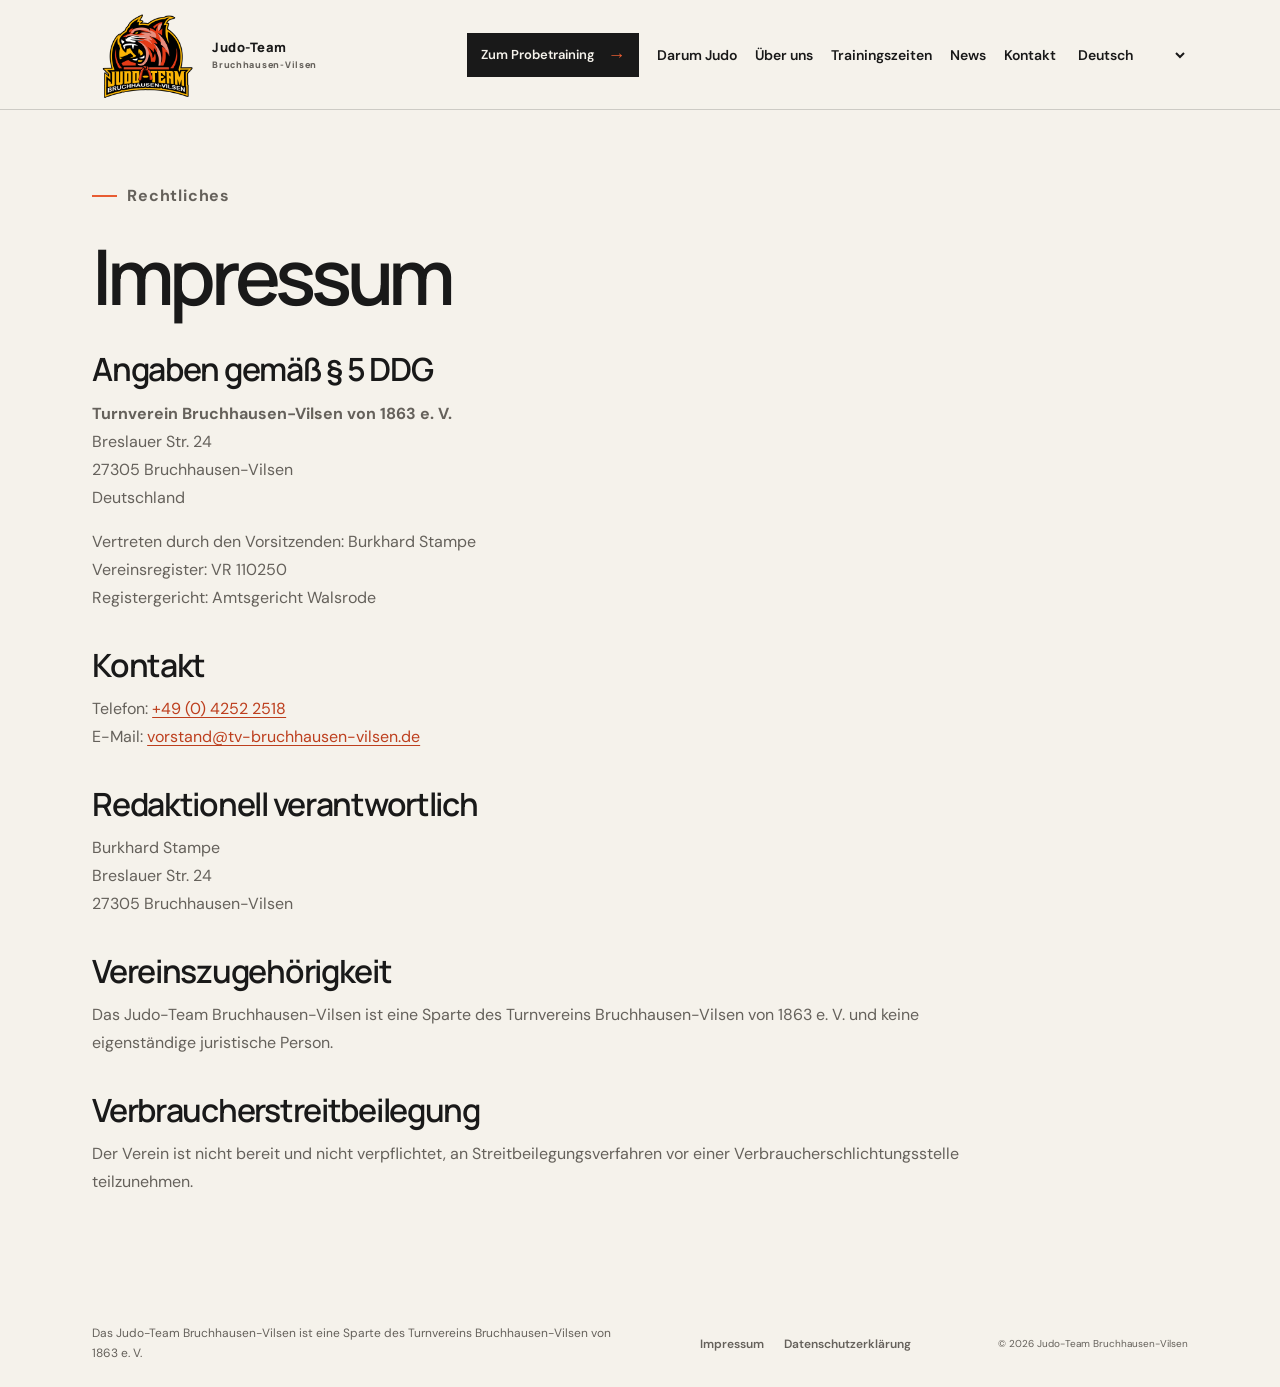
==== impressum.html @ d685e3bb "Update club website and legal pages Co-authored-by: Copilot <223556219+Copilot@users.noreply.github." ====
<!doctype html>
<html lang="de">
  <head>
    <meta charset="utf-8">
    <meta name="viewport" content="width=device-width, initial-scale=1">
    <meta name="theme-color" content="#e85c32">
    <meta name="description" content="Impressum des Judo-Teams Bruchhausen-Vilsen." data-i18n-content="impressumPageDescription">
    <title data-i18n="impressumPageTitle">Impressum | Judo-Team Bruchhausen-Vilsen</title>
    <link rel="stylesheet" href="styles.css">
    <script src="legal-translations.js" defer></script>
    <script src="script.js" defer></script>
  </head>
  <body>
    <header class="site-header">
      <a class="brand" href="index.html#start" aria-label="Judo-Team Bruchhausen-Vilsen – Startseite" data-i18n-aria-label="brandHome">
        <img class="brand-logo" src="assets/club-logo.png" alt="" width="109" height="109">
        <span class="brand-name">Judo-Team <span>Bruchhausen-Vilsen</span></span>
      </a>

      <button
        class="menu-toggle"
        type="button"
        aria-expanded="false"
        aria-controls="primary-navigation"
      >
        <span class="sr-only" data-i18n="menuOpen">Menü öffnen</span>
        <span></span>
        <span></span>
      </button>

      <nav class="navigation" id="primary-navigation" aria-label="Hauptnavigation" data-i18n-aria-label="navLabel">
        <a class="navigation-cta" href="index.html#mitmachen"><span data-i18n="heroJoin">Zum Probetraining</span> <span aria-hidden="true">→</span></a>
        <a href="index.html#judo" data-i18n="navJudo">Darum Judo</a>
        <a href="index.html#verein" data-i18n="navClub">Über uns</a>
        <a href="index.html#training" data-i18n="navTraining">Trainingszeiten</a>
        <a href="index.html#news" data-i18n="navNews">News</a>
        <a href="index.html#kontakt" data-i18n="navContact">Kontakt</a>
        <label class="language-picker">
          <span class="sr-only" data-i18n="languageSelector">Sprache auswählen</span>
          <select id="language-selector" aria-label="Sprache auswählen" data-i18n-aria-label="languageSelector">
            <option value="de">Deutsch</option>
            <option value="en">English</option>
            <option value="ru">Русский</option>
            <option value="uk">Українська</option>
          </select>
        </label>
      </nav>
    </header>

    <main class="legal-content">
      <p class="eyebrow"><span></span><span data-i18n="legalEyebrow">Rechtliches</span></p>
      <h1 data-i18n="impressumTitle">Impressum</h1>

      <h2 data-i18n="impressumProviderHeading">Angaben gemäß § 5 DDG</h2>
      <address>
        <strong>Turnverein Bruchhausen-Vilsen von 1863 e. V.</strong><br>
        Breslauer Str. 24<br>
        27305 Bruchhausen-Vilsen<br>
        <span data-i18n="legalCountry">Deutschland</span>
      </address>
      <p>
        <span data-i18n="impressumRepresented">Vertreten durch den Vorsitzenden:</span> Burkhard Stampe<br>
        <span data-i18n="impressumRegister">Vereinsregister:</span> VR 110250<br>
        <span data-i18n="impressumCourt">Registergericht:</span> Amtsgericht Walsrode
      </p>

      <h2 data-i18n="impressumContactHeading">Kontakt</h2>
      <p>
        <span data-i18n="impressumPhoneLabel">Telefon:</span> <a href="tel:+4942522518">+49 (0) 4252 2518</a><br>
        <span data-i18n="impressumEmailLabel">E-Mail:</span> <a href="mailto:vorstand@tv-bruchhausen-vilsen.de">vorstand@tv-bruchhausen-vilsen.de</a>
      </p>

      <h2 data-i18n="impressumEditorialHeading">Redaktionell verantwortlich</h2>
      <address>
        Burkhard Stampe<br>
        Breslauer Str. 24<br>
        27305 Bruchhausen-Vilsen
      </address>

      <h2 data-i18n="impressumAssociationHeading">Vereinszugehörigkeit</h2>
      <p data-i18n="impressumAssociationText">
        Das Judo-Team Bruchhausen-Vilsen ist eine Sparte des Turnvereins
        Bruchhausen-Vilsen von 1863 e. V. und keine eigenständige juristische Person.
      </p>

      <h2 data-i18n="impressumDisputeHeading">Verbraucherstreitbeilegung</h2>
      <p data-i18n="impressumDisputeText">
        Der Verein ist nicht bereit und nicht verpflichtet, an
        Streitbeilegungsverfahren vor einer Verbraucherschlichtungsstelle teilzunehmen.
      </p>
    </main>

    <footer class="site-footer">
      <p class="footer-affiliation" data-i18n="legalFooterAffiliation">Das Judo-Team Bruchhausen-Vilsen ist eine Sparte des Turnvereins Bruchhausen-Vilsen von 1863 e. V.</p>
      <nav class="footer-legal" aria-label="Rechtliche Informationen" data-i18n-aria-label="legalNavLabel">
        <a href="impressum.html" data-i18n="legalFooterImpressum">Impressum</a>
        <a href="privacy-policy.html" data-i18n="legalFooterPrivacy">Privacy Policy</a>
      </nav>
      <small>© 2026 Judo-Team Bruchhausen-Vilsen</small>
    </footer>
  </body>
</html>
---- styles.css ----
@font-face {
  font-family: "DM Sans";
  font-style: normal;
  font-weight: 400 700;
  font-display: swap;
  src: url("assets/fonts/dm-sans-latin-ext.woff2") format("woff2");
  unicode-range: U+0100-02BA, U+02BD-02C5, U+02C7-02CC, U+02CE-02D7, U+02DD-02FF, U+0304, U+0308, U+0329, U+1D00-1DBF, U+1E00-1E9F, U+1EF2-1EFF, U+2020, U+20A0-20AB, U+20AD-20C4, U+2113, U+2C60-2C7F, U+A720-A7FF;
}

@font-face {
  font-family: "DM Sans";
  font-style: normal;
  font-weight: 400 700;
  font-display: swap;
  src: url("assets/fonts/dm-sans-latin.woff2") format("woff2");
  unicode-range: U+0000-00FF, U+0131, U+0152-0153, U+02BB-02BC, U+02C6, U+02DA, U+02DC, U+0304, U+0308, U+0329, U+2000-206F, U+20AC, U+2122, U+2191, U+2193, U+2212, U+2215, U+FEFF, U+FFFD;
}

@font-face {
  font-family: "Manrope";
  font-style: normal;
  font-weight: 400 800;
  font-display: swap;
  src: url("assets/fonts/manrope-cyrillic-ext.woff2") format("woff2");
  unicode-range: U+0460-052F, U+1C80-1C8A, U+20B4, U+2DE0-2DFF, U+A640-A69F, U+FE2E-FE2F;
}

@font-face {
  font-family: "Manrope";
  font-style: normal;
  font-weight: 400 800;
  font-display: swap;
  src: url("assets/fonts/manrope-cyrillic.woff2") format("woff2");
  unicode-range: U+0301, U+0400-045F, U+0490-0491, U+04B0-04B1, U+2116;
}

@font-face {
  font-family: "Manrope";
  font-style: normal;
  font-weight: 400 800;
  font-display: swap;
  src: url("assets/fonts/manrope-latin-ext.woff2") format("woff2");
  unicode-range: U+0100-02BA, U+02BD-02C5, U+02C7-02CC, U+02CE-02D7, U+02DD-02FF, U+0304, U+0308, U+0329, U+1D00-1DBF, U+1E00-1E9F, U+1EF2-1EFF, U+2020, U+20A0-20AB, U+20AD-20C4, U+2113, U+2C60-2C7F, U+A720-A7FF;
}

@font-face {
  font-family: "Manrope";
  font-style: normal;
  font-weight: 400 800;
  font-display: swap;
  src: url("assets/fonts/manrope-latin.woff2") format("woff2");
  unicode-range: U+0000-00FF, U+0131, U+0152-0153, U+02BB-02BC, U+02C6, U+02DA, U+02DC, U+0304, U+0308, U+0329, U+2000-206F, U+20AC, U+2122, U+2191, U+2193, U+2212, U+2215, U+FEFF, U+FFFD;
}

:root {
  color-scheme: light;
  --paper: #f5f2eb;
  --ink: #191919;
  --muted: #65615b;
  --orange: #e85c32;
  --orange-dark: #bd3f1e;
  --surface: #e9e3d8;
  --line: rgba(25, 25, 25, 0.18);
  font-family: "DM Sans", sans-serif;
  font-synthesis: none;
  text-rendering: optimizeLegibility;
}

* {
  box-sizing: border-box;
}

html {
  scroll-behavior: smooth;
  scroll-padding-top: 128px;
}

body {
  margin: 0;
  background: var(--paper);
  color: var(--ink);
}

a {
  color: inherit;
  text-decoration: none;
}

button {
  font: inherit;
}

.sr-only {
  position: absolute;
  width: 1px;
  height: 1px;
  padding: 0;
  margin: -1px;
  overflow: hidden;
  clip: rect(0, 0, 0, 0);
  white-space: nowrap;
  border: 0;
}

.site-header {
  position: sticky;
  top: 0;
  z-index: 5;
  display: flex;
  align-items: center;
  justify-content: space-between;
  min-height: 88px;
  padding: 0 7.2%;
  border-bottom: 1px solid var(--line);
  background: var(--paper);
}

.brand {
  display: inline-flex;
  align-items: center;
  gap: 11px;
}

.brand-logo {
  display: block;
  width: 109px;
  height: 109px;
  object-fit: contain;
}

.brand-name {
  font-family: "Manrope", sans-serif;
  font-size: 13px;
  font-weight: 800;
  letter-spacing: 0.04em;
}

.brand-name span {
  display: block;
  margin-top: 2px;
  color: var(--muted);
  font-size: 9px;
  letter-spacing: 0.08em;
}

.navigation {
  display: flex;
  align-items: center;
  gap: clamp(8px, 1.4vw, 24px);
  font-size: 14px;
  font-weight: 600;
}

.language-picker {
  display: inline-flex;
}

.language-picker select {
  min-height: 42px;
  padding: 0 18px 0 0;
  border: 0;
  border-radius: 0;
  background: transparent;
  color: var(--ink);
  font: inherit;
  cursor: pointer;
}

.navigation > a:hover,
.text-link:hover {
  color: var(--orange-dark);
}

.navigation > a.navigation-cta {
  display: inline-flex;
  align-items: center;
  justify-content: space-between;
  gap: 12px;
  padding: 10px 14px;
  border-bottom: 0;
  background: var(--ink);
  color: var(--paper);
  font-size: 13px;
  white-space: nowrap;
}

.navigation > a.navigation-cta:hover {
  background: var(--orange-dark);
  color: var(--paper);
}

.navigation-cta > span:last-child {
  color: var(--orange);
  font-size: 18px;
}



.menu-toggle {
  display: none;
}

.hero {
  position: relative;
  display: grid;
  grid-template-columns: 0.94fr 1.06fr;
  min-height: 650px;
  padding: 20px 7.2% 78px;
  overflow: hidden;
}

.hero-copy {
  z-index: 1;
  align-self: start;
  padding: 20px 0 40px;
}

.eyebrow {
  display: flex;
  align-items: center;
  gap: 10px;
  margin: 0 0 25px;
  color: var(--muted);
  font-size: 12px;
  font-weight: 700;
  letter-spacing: 0.05em;
}

.eyebrow > span:first-child {
  width: 25px;
  height: 2px;
  background: var(--orange);
}

h1,
h2,
h3,
p {
  margin-top: 0;
}

h1,
h2,
h3 {
  font-family: "Manrope", sans-serif;
}

h1 {
  max-width: 650px;
  margin-bottom: 25px;
  font-size: clamp(47px, 6vw, 78px);
  font-weight: 600;
  letter-spacing: -0.07em;
  line-height: 1.06;
}

h1 .hero-accent {
  color: var(--orange);
}

.hero-description {
  max-width: 430px;
  margin-bottom: 30px;
  color: var(--muted);
  font-size: 16px;
  line-height: 1.75;
}

.button {
  display: inline-flex;
  min-height: 54px;
  align-items: center;
  justify-content: center;
  gap: 27px;
  padding: 0 20px;
  font-size: 13px;
  font-weight: 700;
  transition: background 160ms ease, transform 160ms ease;
}

.button:hover {
  transform: translateY(-2px);
}

.button-dark {
  background: var(--ink);
  color: var(--paper);
}

.button-dark:hover {
  background: var(--orange-dark);
}

.button span {
  color: var(--orange);
  font-size: 18px;
}

.text-link {
  display: inline-flex;
  align-items: center;
  gap: 12px;
  font-size: 13px;
  font-weight: 700;
}

.text-link span {
  color: var(--orange);
  font-size: 19px;
}

.hero-art {
  position: relative;
  min-height: 500px;
  align-self: start;
  margin: 20px -7vw 0 -20px;
}

.hero-photo {
  position: absolute;
  inset: 0;
  z-index: 0;
  width: 100%;
  height: 100%;
  object-fit: cover;
  object-position: 46% center;
}

.hero-art::after {
  position: absolute;
  inset: 45% 0 0;
  z-index: 1;
  background: linear-gradient(0deg, rgba(25, 25, 25, 0.45), transparent);
  content: "";
  pointer-events: none;
}

.art-caption {
  position: absolute;
  bottom: 0;
  right: 5%;
  z-index: 2;
  padding: 12px 14px;
  background: rgba(25, 25, 25, 0.88);
  color: var(--paper);
  font-size: 10px;
  font-weight: 700;
  letter-spacing: 0.04em;
}

.hero-side-note {
  position: absolute;
  top: 50%;
  right: 2.2%;
  color: var(--muted);
  font-size: 9px;
  letter-spacing: 0.2em;
  transform: rotate(90deg) translateX(50%);
  transform-origin: right center;
}

.section-wrap {
  width: min(100% - 14.4%, 1200px);
  margin: 0 auto 0 7.2%;
}

h2 {
  margin-bottom: 0;
  font-size: clamp(38px, 5vw, 60px);
  font-weight: 600;
  letter-spacing: -0.065em;
  line-height: 1.1;
}

.team-summary p,
.try-copy > p:not(.eyebrow),
.contact-copy > p {
  color: var(--muted);
  font-size: 16px;
  line-height: 1.8;
}

.team-section {
  padding: 100px 0 105px;
}

.team-summary {
  display: grid;
  grid-template-columns: 1fr;
  gap: 12px;
  margin-bottom: 32px;
}

.team-summary p {
  margin-bottom: 0;
}

.team-heading,
.news-heading {
  display: flex;
  align-items: end;
  justify-content: space-between;
  gap: 40px;
  margin-bottom: 38px;
}

.team-heading h2,
.news-heading h2 {
  font-size: clamp(38px, 5vw, 56px);
}

.team-heading {
  margin-bottom: 16px;
}

.news-heading > p {
  max-width: 390px;
  margin-bottom: 5px;
  color: var(--muted);
  font-size: 16px;
  line-height: 1.7;
}

.trainer-grid {
  display: grid;
  grid-template-columns: repeat(2, minmax(0, 1fr));
  gap: 16px;
}

.trainer-card {
  display: flex;
  flex-direction: column;
  overflow: hidden;
  background: var(--surface);
}

.trainer-photo {
  display: block;
  width: 100%;
  height: auto;
}

.trainer-card-copy {
  flex: 1;
  padding: 22px 25px 25px;
}

.trainer-card h3 {
  margin-bottom: 8px;
  font-size: 21px;
  letter-spacing: -0.04em;
}

.trainer-role {
  min-height: 36px;
  margin-bottom: 18px;
  color: var(--orange-dark);
  font-size: 14px;
  font-weight: 700;
  line-height: 1.55;
}

.trainer-card ul {
  display: grid;
  gap: 10px;
  margin: 0;
  padding: 15px 0 0;
  border-top: 1px solid var(--line);
  list-style: none;
}

.trainer-card li {
  color: var(--muted);
  font-size: 14px;
  line-height: 1.55;
}

.leadership-block {
  display: grid;
  grid-template-columns: 0.6fr 1fr;
  gap: 30px;
  margin-top: 20px;
  padding: 24px 0 0;
  border-top: 1px solid var(--line);
}

.leadership-block h3 {
  margin: 0;
  font-size: 17px;
}

.leadership-block p {
  margin: 0;
  color: var(--muted);
  font-size: 15px;
  line-height: 1.7;
}

.training-section {
  padding: 100px 0 94px;
  background: var(--surface);
}

.training-heading {
  display: flex;
  align-items: end;
  justify-content: space-between;
  gap: 40px;
  margin-bottom: 38px;
}

.training-heading h2 {
  font-size: clamp(38px, 5vw, 56px);
}

.training-heading > p {
  max-width: 390px;
  margin-bottom: 5px;
  color: var(--muted);
  font-size: 16px;
  line-height: 1.7;
}

.training-grid {
  display: grid;
  grid-template-columns: repeat(4, minmax(0, 1fr));
  gap: 16px;
}

.training-card {
  display: flex;
  min-height: 205px;
  flex-direction: column;
  padding: 24px;
  background: var(--paper);
}

.training-age {
  margin-bottom: 14px;
  color: var(--orange-dark);
  font-size: 12px;
  font-weight: 700;
  letter-spacing: 0.04em;
}

.training-card h3 {
  margin-bottom: 22px;
  font-size: 20px;
  letter-spacing: -0.04em;
  line-height: 1.25;
}

.training-schedule {
  display: grid;
  gap: 5px;
  margin-top: auto;
  padding-top: 13px;
  border-top: 1px solid var(--line);
  font-size: 14px;
}

.training-schedule time {
  font-family: "Manrope", sans-serif;
  font-size: 15px;
  font-weight: 800;
}

.training-location {
  display: grid;
  grid-template-columns: 1fr;
  margin-top: 34px;
  padding-top: 30px;
  border-top: 1px solid var(--line);
}

.location-copy .eyebrow {
  margin-bottom: 12px;
}

.location-copy h3 {
  margin-bottom: 8px;
  font-size: 21px;
}

.location-copy address {
  color: var(--muted);
  font-size: 15px;
  font-style: normal;
  line-height: 1.7;
}

.location-links {
  display: flex;
  flex-wrap: wrap;
  align-items: center;
  gap: 24px;
  margin-top: 18px;
}

.judo-section {
  padding: 100px 0 105px;
  background: var(--surface);
  color: var(--ink);
}

.judo-layout {
  display: block;
}

.eyebrow-light {
  color: rgba(245, 242, 235, 0.65);
}

.judo-section .eyebrow-light {
  color: var(--muted);
}

.judo-copy > .eyebrow {
  margin-bottom: 18px;
}

.judo-points {
  display: grid;
  grid-template-columns: repeat(3, 1fr);
  gap: 20px;
  margin-top: 18px;
  padding-top: 18px;
  border-top: 1px solid var(--line);
}

.judo-points div {
  display: grid;
  grid-template-columns: auto 1fr;
  align-content: start;
  gap: 3px 10px;
}

.judo-points span {
  grid-row: span 2;
  color: var(--orange);
  font-size: 15px;
  font-weight: 700;
}

.judo-points strong {
  font-size: 15px;
}

.judo-points small {
  color: var(--muted);
  font-size: 15px;
  line-height: 1.65;
  text-align: left;
}

.news-section {
  padding: 90px 0 100px;
  background: var(--surface);
}

.news-grid {
  display: grid;
  grid-template-columns: repeat(3, minmax(0, 1fr));
  gap: 16px;
}

.news-card {
  overflow: hidden;
  background: var(--paper);
}

.news-photo {
  display: block;
  width: 100%;
  aspect-ratio: 16 / 9;
  object-fit: cover;
}

.news-card time {
  display: block;
  margin: 20px 24px 13px;
  color: var(--orange-dark);
  font-size: 10px;
  font-weight: 700;
  letter-spacing: 0.1em;
}

.news-card h2,
.news-card h3 {
  margin: 0 24px 12px;
  font-size: 18px;
  letter-spacing: -0.035em;
  line-height: 1.3;
}

.news-card p {
  margin: 0 24px 24px;
  color: var(--muted);
  font-size: 15px;
  line-height: 1.65;
}

.try-section {
  display: grid;
  grid-template-columns: 1fr 0.85fr;
  gap: 15%;
  align-items: center;
  padding-top: 115px;
  padding-bottom: 120px;
}

.try-copy > p:not(.eyebrow) {
  max-width: 450px;
  margin: 24px 0 26px;
}

.try-card {
  min-height: 330px;
  padding: 30px 34px;
  background: var(--surface);
}

.card-topline {
  color: var(--muted);
  font-size: 13px;
  font-weight: 700;
  letter-spacing: 0.16em;
}

.try-card h3 {
  margin: 30px 0 22px;
  font-size: 29px;
  letter-spacing: -0.05em;
  line-height: 1.15;
}

.try-card ul {
  display: grid;
  gap: 12px;
  margin: 0 0 19px;
  padding: 0;
  list-style: none;
  font-size: 15px;
}

.try-card li {
  display: flex;
  align-items: center;
  gap: 10px;
}

.try-card li span {
  color: var(--orange-dark);
  font-weight: 700;
}

.try-card > p {
  max-width: 270px;
  margin-bottom: 0;
  color: var(--muted);
  font-size: 15px;
  line-height: 1.65;
}

.contact-section {
  padding: 80px 0 48px;
  background: var(--paper);
}

.contact-layout {
  display: grid;
  grid-template-columns: 0.85fr 1.15fr;
  gap: 9%;
  align-items: start;
}

.contact-section h2 {
  font-size: clamp(58px, 7vw, 88px);
  letter-spacing: -0.08em;
  line-height: 0.96;
}

.contact-copy > p {
  max-width: 580px;
  margin-bottom: 24px;
  color: var(--muted);
  font-size: 16px;
  line-height: 1.65;
}

.contact-details {
  display: grid;
  gap: 14px;
  width: 100%;
  padding: 28px;
  border-top: 5px solid var(--ink);
  background: var(--surface);
  box-shadow: 10px 10px 0 rgba(25, 25, 25, 0.12);
}

.contact-details strong {
  font-family: "Manrope", sans-serif;
  font-size: 12px;
  letter-spacing: 0.04em;
}

.contact-details .contact-person {
  margin-top: -8px;
  margin-bottom: 4px;
  color: var(--ink);
  font-family: "Manrope", sans-serif;
  font-size: 20px;
  font-weight: 700;
}

.contact-method {
  display: flex;
  align-items: center;
  gap: 14px;
  padding-top: 14px;
  border-top: 1px solid var(--line);
}

.contact-icon {
  flex: 0 0 24px;
  width: 24px;
  height: 24px;
  color: var(--orange-dark);
}

.contact-method:hover .contact-value {
  color: var(--orange-dark);
}

.contact-details .contact-value {
  color: var(--ink);
  font-family: "Manrope", sans-serif;
  font-size: clamp(17px, 2vw, 22px);
  font-weight: 700;
  line-height: 1.4;
  overflow-wrap: anywhere;
}

.site-footer {
  display: flex;
  align-items: center;
  justify-content: space-between;
  flex-wrap: wrap;
  gap: 16px 32px;
  padding: 24px 7.2%;
}

.footer-affiliation {
  max-width: 520px;
  margin: 0;
  color: var(--muted);
  font-size: 12px;
  line-height: 1.6;
}

.footer-legal {
  display: flex;
  flex-wrap: wrap;
  gap: 10px 20px;
}

.footer-legal a {
  margin: 0;
  color: var(--muted);
  font-size: 12px;
  font-weight: 600;
}

.footer-legal a:hover {
  color: var(--orange-dark);
}

.site-footer > small {
  margin: 0;
  color: var(--muted);
  font-size: 10px;
  white-space: nowrap;
}

.legal-content {
  width: min(100% - 14.4%, 900px);
  margin: 0 auto 0 7.2%;
  padding: 72px 0 88px;
}

.legal-content h1 {
  margin-bottom: 30px;
  overflow-wrap: anywhere;
  hyphens: auto;
}

.legal-content h2 {
  margin: 36px 0 12px;
  font-size: clamp(24px, 3vw, 32px);
  letter-spacing: -0.04em;
}

.legal-content p,
.legal-content li,
.legal-content address {
  color: var(--muted);
  font-size: 16px;
  line-height: 1.75;
}

.legal-content address {
  margin-bottom: 16px;
  font-style: normal;
}

.legal-content ul {
  display: grid;
  gap: 8px;
  margin: 0 0 16px;
  padding-left: 24px;
}

.legal-content a:not(.brand) {
  color: var(--orange-dark);
  text-decoration: underline;
  text-underline-offset: 3px;
}

:focus-visible {
  outline: 3px solid var(--orange);
  outline-offset: 4px;
}

@media (max-width: 900px) {
  .site-header {
    padding: 0 5%;
  }

  .hero {
    min-height: 560px;
    padding: 20px 5% 65px;
  }

  .hero-art {
    min-height: 430px;
  }

  .section-wrap {
    width: 90%;
    margin: 0 auto;
  }

  .legal-content {
    width: 90%;
    margin: 0 auto;
  }

  .try-section {
    gap: 8%;
  }

  .training-grid {
    grid-template-columns: repeat(2, minmax(0, 1fr));
  }

  .trainer-grid,
  .news-grid {
    grid-template-columns: repeat(2, minmax(0, 1fr));
  }
}

@media (max-width: 1000px) {
  .menu-toggle {
    display: grid;
    width: 42px;
    height: 42px;
    align-content: center;
    justify-items: center;
    gap: 6px;
    border: 1px solid var(--line);
    background: transparent;
    cursor: pointer;
  }

  .menu-toggle > span:not(.sr-only) {
    width: 17px;
    height: 1px;
    background: var(--ink);
  }

  .navigation {
    position: absolute;
    top: calc(100% + 1px);
    right: 5%;
    left: auto;
    display: none;
    align-items: stretch;
    gap: 0;
    width: min(320px, 90vw);
    padding: 8px 5% 18px;
    border: 1px solid var(--line);
    background: var(--paper);
    box-shadow: 0 12px 28px rgba(25, 25, 25, 0.12);
  }

  .navigation.is-open {
    display: flex;
    flex-direction: column;
  }

  .navigation > a {
    padding: 13px 0;
    border-bottom: 1px solid var(--line);
  }

  .navigation > a.navigation-cta {
    margin: 8px 0 12px;
    padding: 12px 14px;
  }

  .language-picker {
    margin-top: 13px;
  }

  .language-picker select {
    width: 100%;
  }

}

@media (max-width: 700px) {
  html {
    scroll-padding-top: 112px;
  }

  .judo-points {
    grid-template-columns: repeat(2, minmax(0, 1fr));
  }
}

@media (max-width: 650px) {
  .site-header {
    min-height: 72px;
  }

  .hero {
    display: flex;
    min-height: auto;
    flex-direction: column;
    padding: 39px 6% 45px;
  }

  .hero-copy {
    padding: 0;
  }

  h1 {
    font-size: clamp(45px, 12vw, 68px);
  }

  .hero-description {
    max-width: 390px;
    font-size: 16px;
  }

  .hero-art {
    width: 100%;
    min-height: 340px;
    margin: 0;
  }

  .art-caption {
    right: 3%;
    font-size: 8px;
  }

  .hero-side-note {
    display: none;
  }

  .section-wrap {
    width: 88%;
  }

  .legal-content {
    width: 88%;
    padding: 56px 0 64px;
  }

  .training-heading,
  .team-heading,
  .news-heading,
  .training-location,
  .try-section,
  .contact-layout {
    grid-template-columns: 1fr;
    gap: 35px;
  }

  .training-heading {
    display: grid;
    margin-bottom: 28px;
  }

  .team-heading,
  .news-heading {
    display: grid;
    margin-bottom: 28px;
  }

  .team-heading {
    margin-bottom: 16px;
  }

  .team-section {
    padding: 75px 0;
  }

  .team-summary {
    grid-template-columns: 1fr;
    gap: 12px;
    margin-bottom: 28px;
  }

  .trainer-grid,
  .news-grid {
    grid-template-columns: 1fr;
  }

  .trainer-card {
    min-height: 0;
  }

  .leadership-block {
    grid-template-columns: 1fr;
    gap: 10px;
  }

  .news-section {
    padding: 72px 0;
  }

  .training-section {
    padding: 75px 0;
  }

  .training-grid {
    grid-template-columns: 1fr;
  }

  .training-card {
    min-height: 180px;
  }

  .training-location {
    margin-top: 28px;
  }

  .location-links {
    align-items: flex-start;
  }

  h2 {
    font-size: clamp(39px, 10vw, 54px);
  }

  .judo-section {
    padding: 70px 0 75px;
  }

  .judo-points {
    grid-template-columns: repeat(2, minmax(0, 1fr));
    gap: 10px;
  }

  .judo-points div {
    grid-template-columns: 1fr;
    gap: 3px;
  }

  .judo-points span {
    grid-row: auto;
  }

  .judo-points strong {
    font-size: 15px;
  }

  .judo-points small {
    font-size: 15px;
  }

  .try-section {
    padding-top: 78px;
    padding-bottom: 78px;
  }

  .try-card {
    min-height: 300px;
    padding: 25px;
  }

  .contact-section {
    padding: 56px 0 40px;
  }

  .contact-section h2 {
    font-size: clamp(54px, 14vw, 72px);
  }

  .contact-details {
    padding: 24px 20px;
  }

  .site-footer {
    align-items: flex-start;
    flex-direction: column;
    gap: 12px;
    padding: 24px 6%;
  }
}

@media (prefers-reduced-motion: reduce) {
  html {
    scroll-behavior: auto;
  }

  *,
  *::before,
  *::after {
    transition-duration: 0.01ms !important;
  }
}
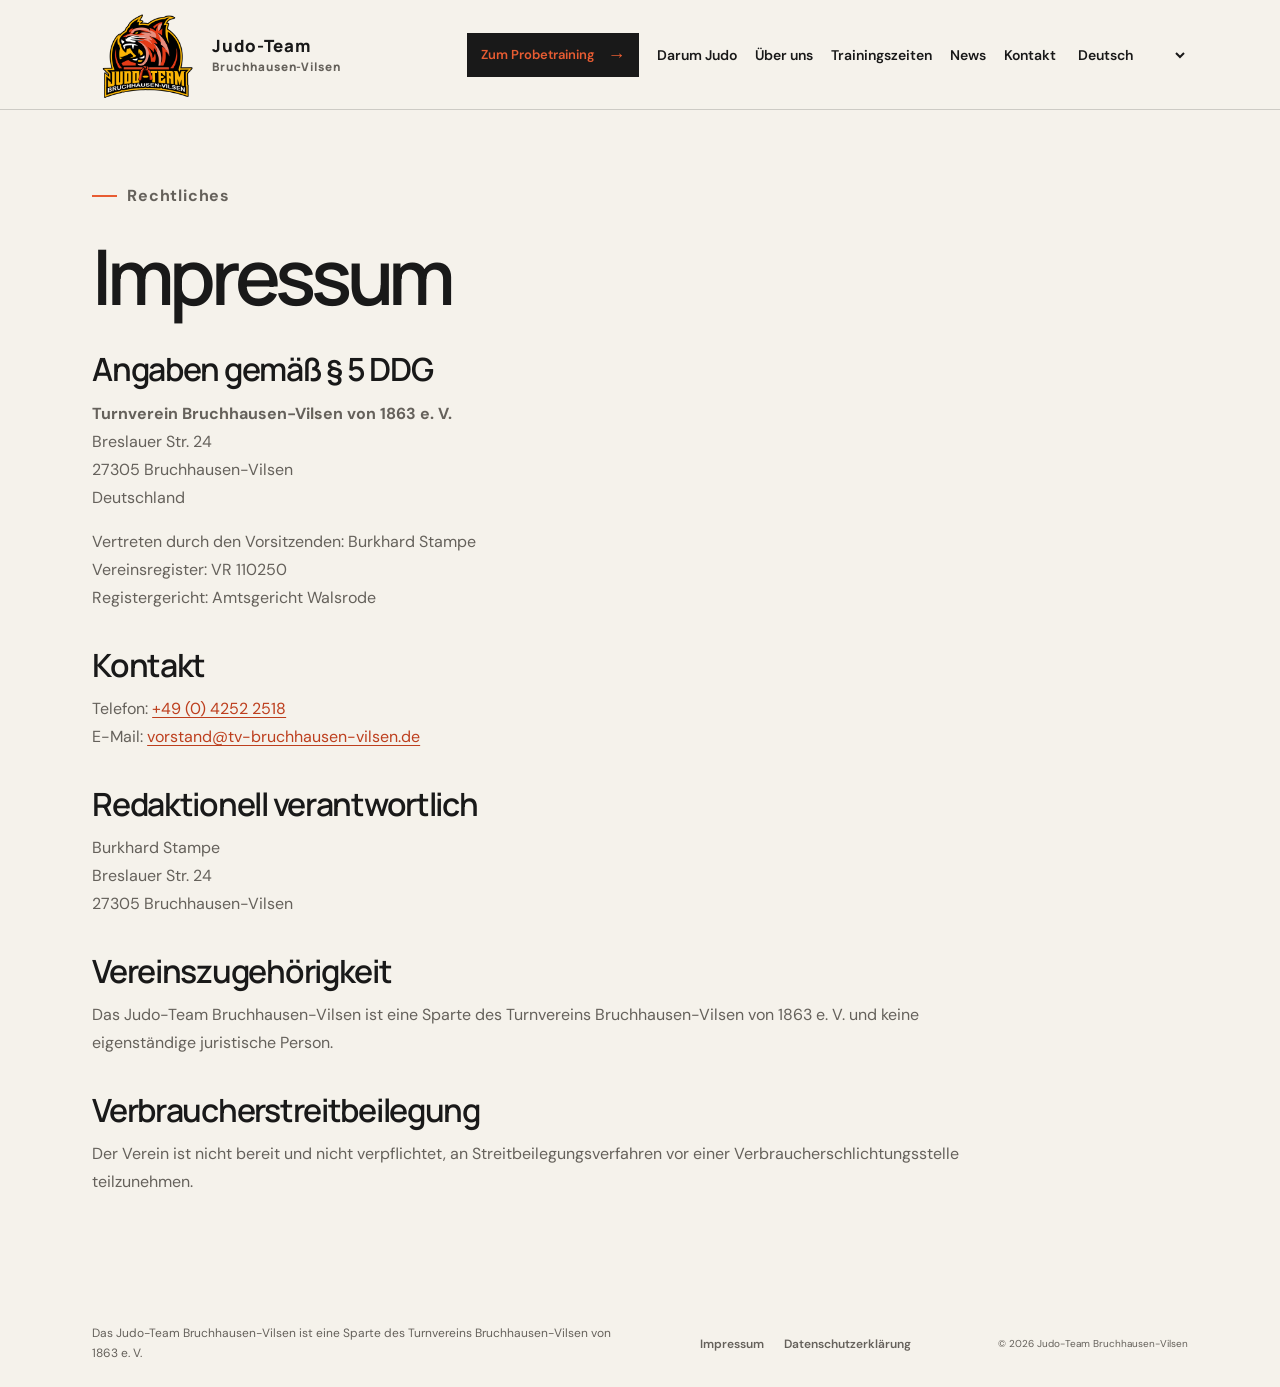
==== commit 614636c5: "Add editable tournament results gallery Co-authored-by: Copilot <223556219+Copilot@users.noreply.git" ====
--- a/impressum.html
+++ b/impressum.html
@@ -6,6 +6,7 @@
     <meta name="theme-color" content="#e85c32">
     <meta name="description" content="Impressum des Judo-Teams Bruchhausen-Vilsen." data-i18n-content="impressumPageDescription">
     <title data-i18n="impressumPageTitle">Impressum | Judo-Team Bruchhausen-Vilsen</title>
+    <link rel="icon" type="image/png" href="assets/club-logo.png">
     <link rel="stylesheet" href="styles.css">
     <script src="legal-translations.js" defer></script>
     <script src="script.js" defer></script>
--- a/styles.css
+++ b/styles.css
@@ -130,7 +130,7 @@
 
 .brand-name {
   font-family: "Manrope", sans-serif;
-  font-size: 13px;
+  font-size: 16.9px;
   font-weight: 800;
   letter-spacing: 0.04em;
 }
@@ -139,7 +139,7 @@
   display: block;
   margin-top: 2px;
   color: var(--muted);
-  font-size: 9px;
+  font-size: 11.7px;
   letter-spacing: 0.08em;
 }
 
@@ -179,7 +179,7 @@
   padding: 10px 14px;
   border-bottom: 0;
   background: var(--ink);
-  color: var(--paper);
+  color: var(--orange);
   font-size: 13px;
   white-space: nowrap;
 }
